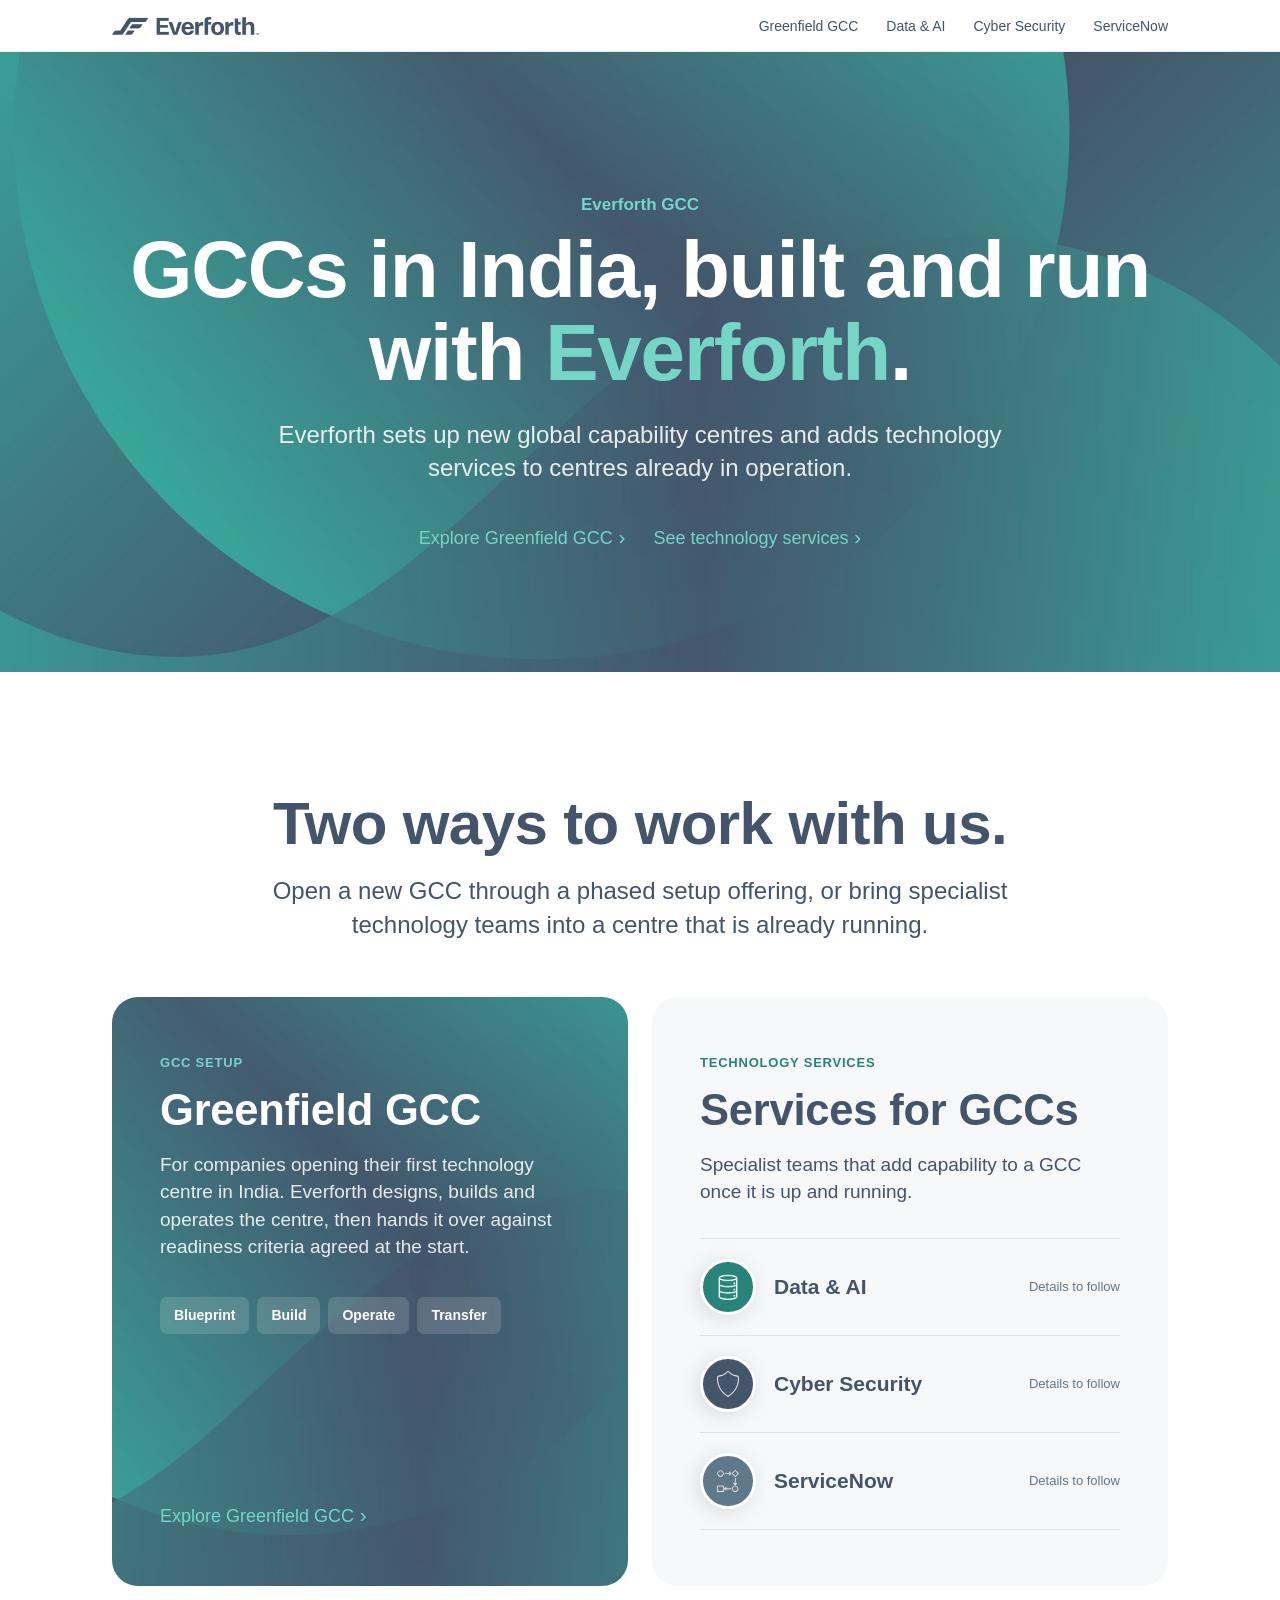
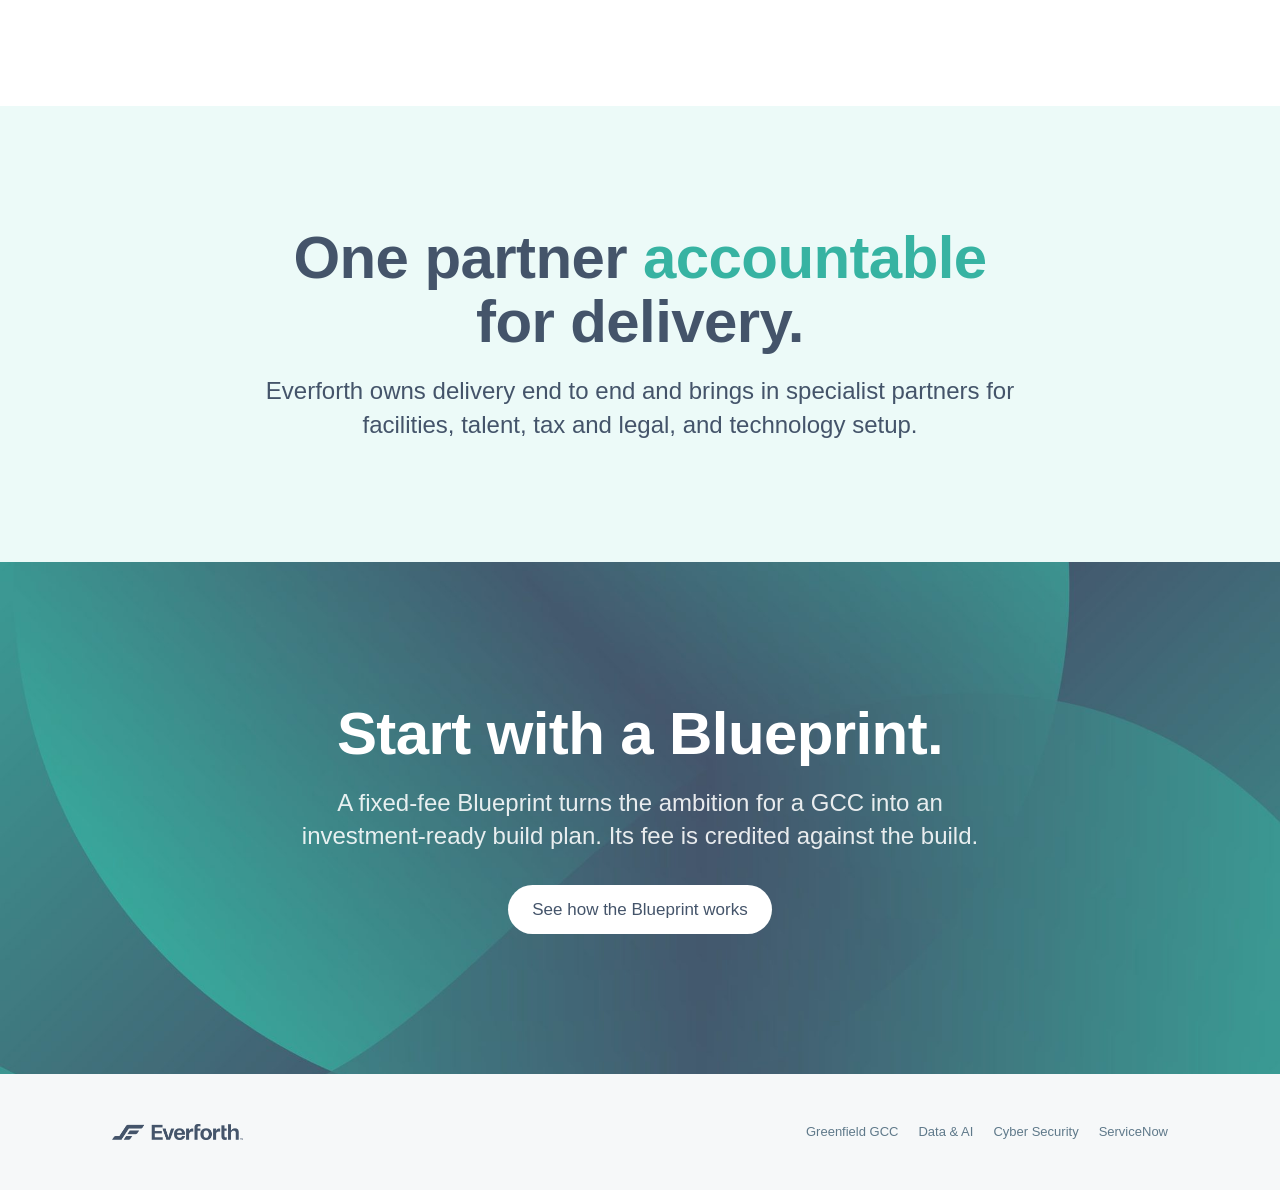
==== eforgcc/index.html @ ea855655 "Add Everforth GCC microsite under /eforgcc (unlinked, noindex) Co-Authored-By: Claude Opus 5.5 <nore" ====
<!doctype html>
<html lang="en-GB">
<head>
<meta charset="utf-8">
<meta name="viewport" content="width=device-width, initial-scale=1">
<meta name="robots" content="noindex, nofollow">
<title>Everforth GCC</title>
<meta name="description" content="Everforth sets up new global capability centres in India and adds technology services to centres already in operation.">
<link rel="stylesheet" href="assets/css/site.css">
</head>
<body>
<header class="gnav">
  <div class="wrap">
    <a class="brand" href="index.html" aria-label="Everforth GCC home"><img src="assets/everforth-logo.png" alt="Everforth"></a>
    <button class="menu-btn" aria-expanded="false" aria-label="Menu">Menu</button>
    <ul>
      <li><a href="greenfield/index.html">Greenfield GCC</a></li>
      <li><a href="data-ai/index.html">Data &amp; AI</a></li>
      <li><a href="cybersecurity/index.html">Cyber Security</a></li>
      <li><a href="servicenow/index.html">ServiceNow</a></li>
    </ul>
  </div>
</header>

<main>
<section class="hero dark grad">
  <div class="wrap">
    <p class="eyebrow reveal">Everforth GCC</p>
    <h1 class="display reveal">GCCs in India, built and run with <span class="hl">Everforth</span>.</h1>
    <p class="lead reveal">Everforth sets up new global capability centres and adds technology services to centres already in operation.</p>
    <div class="ctas reveal"><a class="more" href="greenfield/index.html">Explore Greenfield GCC</a><a class="more" href="#services">See technology services</a></div>
  </div>
</section>

<section class="band">
  <div class="wrap">
    <div class="sec-head center narrow reveal">
      <h2 class="h1">Two ways to work with us.</h2>
      <p class="lead">Open a new GCC through a phased setup offering, or bring specialist technology teams into a centre that is already running.</p>
    </div>
    <div class="split" id="services">
      <article class="panel dark grad reveal">
        <p class="tag">GCC setup</p>
        <h3 class="h2">Greenfield GCC</h3>
        <p class="body">For companies opening their first technology centre in India. Everforth designs, builds and operates the centre, then hands it over against readiness criteria agreed at the start.</p>
        <div class="phase-strip"><span>Blueprint</span><span>Build</span><span>Operate</span><span>Transfer</span></div>
        <div class="foot"><a class="more" href="greenfield/index.html">Explore Greenfield GCC</a></div>
      </article>
      <article class="panel light reveal">
        <p class="tag">Technology services</p>
        <h3 class="h2">Services for GCCs</h3>
        <p class="body">Specialist teams that add capability to a GCC once it is up and running.</p>
        <ul class="svc-list">
          <li><a href="data-ai/index.html"><span class="disc teal"><img src="assets/icons/database.svg" alt=""></span><span class="svc-name">Data &amp; AI</span><span class="svc-note">Details to follow</span></a></li>
          <li><a href="cybersecurity/index.html"><span class="disc"><img src="assets/icons/shield.svg" alt=""></span><span class="svc-name">Cyber Security</span><span class="svc-note">Details to follow</span></a></li>
          <li><a href="servicenow/index.html"><span class="disc steel"><img src="assets/icons/workflow.svg" alt=""></span><span class="svc-name">ServiceNow</span><span class="svc-note">Details to follow</span></a></li>
        </ul>
      </article>
    </div>
  </div>
</section>

<section class="band wash">
  <div class="wrap narrow center reveal">
    <h2 class="h1">One partner <span class="hl">accountable</span> for delivery.</h2>
    <p class="lead" style="margin-top:20px">Everforth owns delivery end to end and brings in specialist partners for facilities, talent, tax and legal, and technology setup.</p>
  </div>
</section>

<section class="cta dark grad">
  <div class="wrap reveal">
    <h2 class="h1">Start with a Blueprint.</h2>
    <p class="lead">A fixed-fee Blueprint turns the ambition for a GCC into an investment-ready build plan. Its fee is credited against the build.</p>
    <a class="btn" href="greenfield/index.html#blueprint">See how the Blueprint works</a>
  </div>
</section>
</main>

<footer class="foot-band">
  <div class="wrap">
    <img src="assets/everforth-logo.png" alt="Everforth">
    <nav><a href="greenfield/index.html">Greenfield GCC</a><a href="data-ai/index.html">Data &amp; AI</a><a href="cybersecurity/index.html">Cyber Security</a><a href="servicenow/index.html">ServiceNow</a></nav>
  </div>
</footer>
<script src="assets/js/site.js"></script>
</body>
</html>
---- eforgcc/assets/css/site.css ----
/* Everforth GCC — site styles. Tokens from the Everforth design system. */
:root{
  --slate:#44546a; --slate-deep:#374b66; --steel:#5f798a; --steel-brand:#7c95a5;
  --teal:#37b3a2; --teal-a:#298478; --teal-light:#75d5c7; --orange:#ee9f2d; --yellow:#f6c350;
  --steel-tint:#e5eaed; --teal-tint:#d5f2ee; --teal-wash:#ecfaf8; --grey:#a6a6a6; --ink-muted:#4d4d4d;
  --paper:#f6f8f9; --white:#fff;
  --sans:Arial,"Helvetica Neue",Helvetica,"Liberation Sans",sans-serif;
  --radius-card:26px; --radius-chip:7px; --radius-pill:11px;
  --shadow-soft:-3px 3px 20px rgba(0,0,0,.12);
  --wrap:1120px; --nav-h:52px;
}
*{box-sizing:border-box;margin:0;padding:0}
html{scroll-behavior:smooth;-webkit-text-size-adjust:100%}
body{font-family:var(--sans);color:var(--slate);background:var(--white);font-size:18px;line-height:1.5;-webkit-font-smoothing:antialiased}
img{max-width:100%;display:block}
a{color:var(--teal-a);text-decoration:none}
a:hover{text-decoration:underline}
.wrap{max-width:var(--wrap);margin:0 auto;padding:0 32px}
.narrow{max-width:820px;margin-left:auto;margin-right:auto}
.center{text-align:center}
.hl{color:var(--teal)}
.dark .hl{color:var(--teal-light)}

/* Global nav */
.gnav{position:sticky;top:0;z-index:50;height:var(--nav-h);background:rgba(255,255,255,.82);backdrop-filter:saturate(180%) blur(18px);-webkit-backdrop-filter:saturate(180%) blur(18px);border-bottom:1px solid rgba(68,84,106,.1)}
.gnav .wrap{display:flex;align-items:center;justify-content:space-between;height:100%}
.gnav .brand img{height:18px;width:auto}
.gnav ul{display:flex;gap:28px;list-style:none}
.gnav ul a{color:var(--slate);font-size:14px}
.gnav ul a[aria-current]{color:var(--teal-a);font-weight:700}
.gnav ul a:hover{color:var(--teal-a);text-decoration:none}
.menu-btn{display:none;background:none;border:0;font:inherit;font-size:14px;color:var(--slate);cursor:pointer}

/* Local nav (product page) */
.lnav{position:sticky;top:var(--nav-h);z-index:40;background:rgba(255,255,255,.88);backdrop-filter:saturate(180%) blur(18px);-webkit-backdrop-filter:saturate(180%) blur(18px);border-bottom:1px solid rgba(68,84,106,.1)}
.lnav .wrap{display:flex;align-items:center;justify-content:space-between;height:52px;gap:24px}
.lnav .title{font-weight:700;font-size:20px;white-space:nowrap}
.lnav ul{display:flex;gap:22px;list-style:none;overflow-x:auto;scrollbar-width:none}
.lnav ul::-webkit-scrollbar{display:none}
.lnav ul a{font-size:13px;color:var(--slate);white-space:nowrap;padding:4px 0;border-bottom:2px solid transparent}
.lnav ul a.on{border-color:var(--teal);font-weight:700}
.lnav ul a:hover{text-decoration:none;color:var(--teal-a)}

/* Type */
.eyebrow{font-size:17px;font-weight:700;color:var(--teal-a);margin-bottom:10px}
.dark .eyebrow{color:var(--teal-light)}
.display{font-size:clamp(40px,6.4vw,80px);line-height:1.04;font-weight:700;letter-spacing:-.015em}
.h1{font-size:clamp(34px,4.8vw,60px);line-height:1.07;font-weight:700;letter-spacing:-.01em}
.h2{font-size:clamp(28px,3.4vw,44px);line-height:1.1;font-weight:700;letter-spacing:-.005em}
.h3{font-size:22px;line-height:1.25;font-weight:700}
.lead{font-size:clamp(19px,1.9vw,24px);line-height:1.4;color:var(--slate)}
.dark .lead{color:rgba(255,255,255,.88)}
.muted{color:var(--steel)}
.micro{font-size:12px;color:var(--steel);line-height:1.4}
.dark .micro{color:rgba(255,255,255,.7)}

/* Sections */
.band{padding:120px 0}
.band.tight{padding:88px 0}
.band.paper{background:var(--paper)}
.band.wash{background:var(--teal-wash)}
.dark{color:var(--white);background:var(--slate)}
.dark .h1,.dark .h2,.dark .display,.dark .h3{color:var(--white)}
.grad{background:var(--slate) url(../bg-gradient.jpg) center/cover no-repeat}
.sec-head{margin-bottom:56px}
.sec-head .lead{margin-top:18px}

/* Hero */
.hero{padding:140px 0 120px;text-align:center}
.hero .lead{max-width:760px;margin:24px auto 0}
.hero .ctas{margin-top:36px;display:flex;gap:28px;justify-content:center;flex-wrap:wrap}
.more{font-size:18px;color:var(--teal-a);font-weight:400}
.more::after{content:" \203A";font-size:1.15em}
.dark .more{color:var(--teal-light)}
.btn{display:inline-block;background:var(--teal-a);color:#fff;border-radius:980px;padding:12px 24px;font-size:17px}
.btn:hover{background:var(--slate-deep);text-decoration:none}
.dark .btn{background:#fff;color:var(--slate)}
.dark .btn:hover{background:var(--teal-wash)}

/* Facts row */
.facts{display:grid;grid-template-columns:repeat(4,1fr);gap:24px;margin-top:72px;text-align:center}
.fact .n{font-size:clamp(36px,4vw,54px);font-weight:700;line-height:1;color:var(--white)}
.fact .n small{font-size:.5em;font-weight:700}
.fact .l{margin-top:10px;font-size:15px;color:rgba(255,255,255,.82)}

/* Split (home) */
.split{display:grid;grid-template-columns:1fr 1fr;gap:24px}
.panel{border-radius:var(--radius-card);padding:56px 48px;min-height:560px;display:flex;flex-direction:column;overflow:hidden;position:relative}
.panel.light{background:var(--paper)}
.panel .tag{font-size:13px;font-weight:700;letter-spacing:.06em;text-transform:uppercase;color:var(--teal-a);margin-bottom:14px}
.panel.dark .tag{color:var(--teal-light)}
.panel .h2{margin-bottom:16px}
.panel p.body{font-size:19px;line-height:1.45}
.panel.dark p.body{color:rgba(255,255,255,.88)}
.panel .foot{margin-top:auto;padding-top:36px}
.phase-strip{display:flex;gap:8px;margin-top:36px;flex-wrap:wrap}
.phase-strip span{font-size:14px;font-weight:700;padding:8px 14px;border-radius:var(--radius-chip);background:rgba(255,255,255,.14);color:#fff}
.svc-list{list-style:none;margin-top:32px;border-top:1px solid rgba(68,84,106,.14)}
.svc-list li{display:flex;align-items:center;gap:18px;padding:20px 0;border-bottom:1px solid rgba(68,84,106,.14)}
.svc-list li a{display:flex;align-items:center;gap:18px;flex:1;color:var(--slate)}
.svc-list li a:hover{text-decoration:none}
.svc-list li a:hover .svc-name{color:var(--teal-a)}
.svc-name{font-size:21px;font-weight:700}
.svc-note{margin-left:auto;font-size:13px;color:var(--steel)}

/* Icon disc */
.disc{flex:none;width:56px;height:56px;border-radius:50%;background:var(--slate);display:grid;place-items:center;box-shadow:var(--shadow-soft);border:3px solid #fff}
.disc img{width:30px;height:30px;filter:brightness(0) invert(1)}
.disc.teal{background:var(--teal-a)}
.disc.steel{background:var(--steel)}
.disc.orange{background:var(--orange)}
.disc.lg{width:84px;height:84px}
.disc.lg img{width:46px;height:46px}

/* Cards grid */
.grid{display:grid;gap:24px}
.g2{grid-template-columns:repeat(2,1fr)}
.g3{grid-template-columns:repeat(3,1fr)}
.g4{grid-template-columns:repeat(4,1fr)}
.card{background:#fff;border-radius:var(--radius-card);padding:36px 32px}
.paper .card,.wash .card{background:#fff}
.card.tint{background:var(--paper)}
.card .h3{margin:18px 0 10px}
.card p{font-size:17px;line-height:1.5}
.card .num{font-size:15px;font-weight:700;color:var(--teal-a)}

/* Stats */
.stat .n{font-size:clamp(44px,5vw,64px);font-weight:700;line-height:1;color:var(--teal-a)}
.stat .l{margin-top:12px;font-size:17px;line-height:1.4}
.stats{display:grid;grid-template-columns:repeat(4,1fr);gap:40px}
.source{margin-top:48px}

/* Compare */
.compare{display:grid;grid-template-columns:1fr 1fr;gap:24px}
.model{border-radius:var(--radius-card);padding:44px 40px;background:#fff;border:1px solid rgba(68,84,106,.14)}
.model.lead-model{border:2px solid var(--teal)}
.model .badge{display:inline-block;font-size:12px;font-weight:700;letter-spacing:.05em;text-transform:uppercase;padding:6px 12px;border-radius:var(--radius-chip);background:var(--teal-tint);color:var(--slate)}
.model .h2{margin:18px 0 6px;font-size:clamp(26px,2.6vw,34px)}
.model .for{color:var(--steel);font-size:17px}
.model dl{margin-top:28px}
.model dt{font-size:13px;font-weight:700;letter-spacing:.05em;text-transform:uppercase;color:var(--steel);margin-top:22px}
.model dd{font-size:18px;margin-top:6px;line-height:1.45}

/* Phases (sticky rail) */
.phases{display:grid;grid-template-columns:300px 1fr;gap:64px;align-items:start}
.rail{position:sticky;top:calc(var(--nav-h) + 52px + 48px)}
.rail ol{list-style:none}
.rail li{display:flex;align-items:center;gap:16px;padding:14px 0;color:var(--grey);font-weight:700;font-size:22px;transition:color .3s}
.rail li .dot{width:14px;height:14px;border-radius:50%;background:var(--steel-tint);transition:background .3s,transform .3s}
.rail li.on{color:var(--slate)}
.rail li.on .dot{background:var(--teal);transform:scale(1.25)}
.rail .rail-note{margin-top:28px;font-size:15px;color:var(--steel);line-height:1.5}
.phase{padding:0 0 120px}
.phase:last-child{padding-bottom:0}
.phase .when{font-size:15px;font-weight:700;color:var(--teal-a);margin-bottom:8px}
.phase .h2{margin-bottom:14px}
.phase .lead{margin-bottom:32px}
.work{display:grid;grid-template-columns:repeat(2,1fr);gap:14px}
.work div{background:var(--paper);border-radius:16px;padding:20px 22px;font-size:16px;line-height:1.45}
.work div b{display:block;font-size:17px;margin-bottom:4px}
.gate{margin-top:20px;display:flex;align-items:center;gap:14px;background:var(--slate);color:#fff;border-radius:var(--radius-pill);padding:14px 20px;font-size:16px}
.gate .k{font-size:12px;font-weight:700;letter-spacing:.06em;text-transform:uppercase;color:var(--teal-light);white-space:nowrap}
.steps{display:flex;gap:10px;margin:8px 0 28px;flex-wrap:wrap}
.steps span{flex:1;min-width:150px;padding:14px 16px;border-radius:var(--radius-chip);color:#fff;font-size:15px;font-weight:700;line-height:1.3}
.steps span small{display:block;font-weight:400;font-size:13px;margin-top:4px;opacity:.92}
.s1{background:var(--orange)}.s2{background:var(--steel)}.s3{background:var(--teal-a)}.s4{background:var(--slate)}

/* Outputs table */
.outputs{width:100%;border-collapse:collapse;background:#fff;border-radius:var(--radius-card);overflow:hidden}
.outputs th{background:var(--slate);color:#fff;text-align:left;font-size:14px;letter-spacing:.03em;padding:16px 20px}
.outputs td{padding:20px;border-bottom:1px solid var(--steel-tint);font-size:16px;line-height:1.45;vertical-align:top}
.outputs td:first-child{font-weight:700;font-size:17px;width:22%}
.outputs td:last-child{width:24%;color:var(--teal-a);font-weight:700}
.outputs tr:last-child td{border-bottom:0}
.outputs ul{list-style:none}
.outputs li{padding-left:14px;position:relative}
.outputs li::before{content:"";position:absolute;left:0;top:.62em;width:5px;height:5px;border-radius:50%;background:var(--teal)}

/* Partner model */
.pm{display:grid;grid-template-columns:1fr 1fr;gap:24px;align-items:stretch}
.pm .card{display:flex;flex-direction:column}
.pm ul{list-style:none;margin-top:18px}
.pm li{padding:14px 0;border-top:1px solid var(--steel-tint);font-size:17px;line-height:1.45}
.pm li b{display:block}

/* CTA */
.cta{padding:140px 0;text-align:center}
.cta .lead{max-width:680px;margin:20px auto 32px}

/* Coming soon */
.soon{padding:160px 0 140px;text-align:center}
.soon .disc{margin:0 auto 28px}
.pill{display:inline-block;margin-top:28px;font-size:14px;font-weight:700;padding:8px 16px;border-radius:980px;background:var(--steel-tint);color:var(--slate)}

/* Footer */
.foot-band{background:var(--paper);padding:48px 0;font-size:13px;color:var(--steel)}
.foot-band .wrap{display:flex;justify-content:space-between;align-items:center;gap:24px;flex-wrap:wrap}
.foot-band img{height:16px;width:auto}
.foot-band nav a{color:var(--steel);margin-left:20px}

/* Reveal */
.reveal{opacity:0;transform:translateY(28px);transition:opacity .8s ease,transform .8s ease}
.reveal.in{opacity:1;transform:none}
@media (prefers-reduced-motion:reduce){.reveal{opacity:1;transform:none;transition:none}html{scroll-behavior:auto}}

/* Responsive */
@media (max-width:980px){
  .g4,.stats,.facts{grid-template-columns:repeat(2,1fr)}
  .g3{grid-template-columns:1fr 1fr}
  .phases{grid-template-columns:1fr}
  .rail{display:none}
}
@media (max-width:760px){
  body{font-size:17px}
  .wrap{padding:0 22px}
  .band{padding:84px 0}
  .split,.compare,.pm,.g2,.g3,.work{grid-template-columns:1fr}
  .panel{min-height:0;padding:40px 28px}
  .gnav ul{display:none;position:absolute;top:var(--nav-h);left:0;right:0;flex-direction:column;gap:0;background:#fff;padding:8px 22px 16px;border-bottom:1px solid var(--steel-tint)}
  .gnav ul.open{display:flex}
  .gnav ul a{display:block;padding:12px 0;font-size:16px}
  .menu-btn{display:block}
  .lnav .title{font-size:17px}
  .outputs,.outputs tbody,.outputs tr,.outputs td{display:block;width:100%!important}
  .outputs thead{display:none}
  .outputs tr{border-bottom:1px solid var(--steel-tint);padding:8px 0}
  .outputs td{border:0;padding:8px 20px}
}
@media print{.gnav,.lnav{position:static}.reveal{opacity:1;transform:none}}
.work.w3{grid-template-columns:repeat(3,1fr)}
.work div .d{display:block;margin-top:8px;font-size:14px;color:var(--teal-a);font-weight:700}
@media (max-width:760px){.work.w3{grid-template-columns:1fr}}
.paper .work div{background:#fff}
@media (max-width:760px){.g4{grid-template-columns:1fr}.lnav .title{display:none}.lnav .wrap{justify-content:flex-start}}
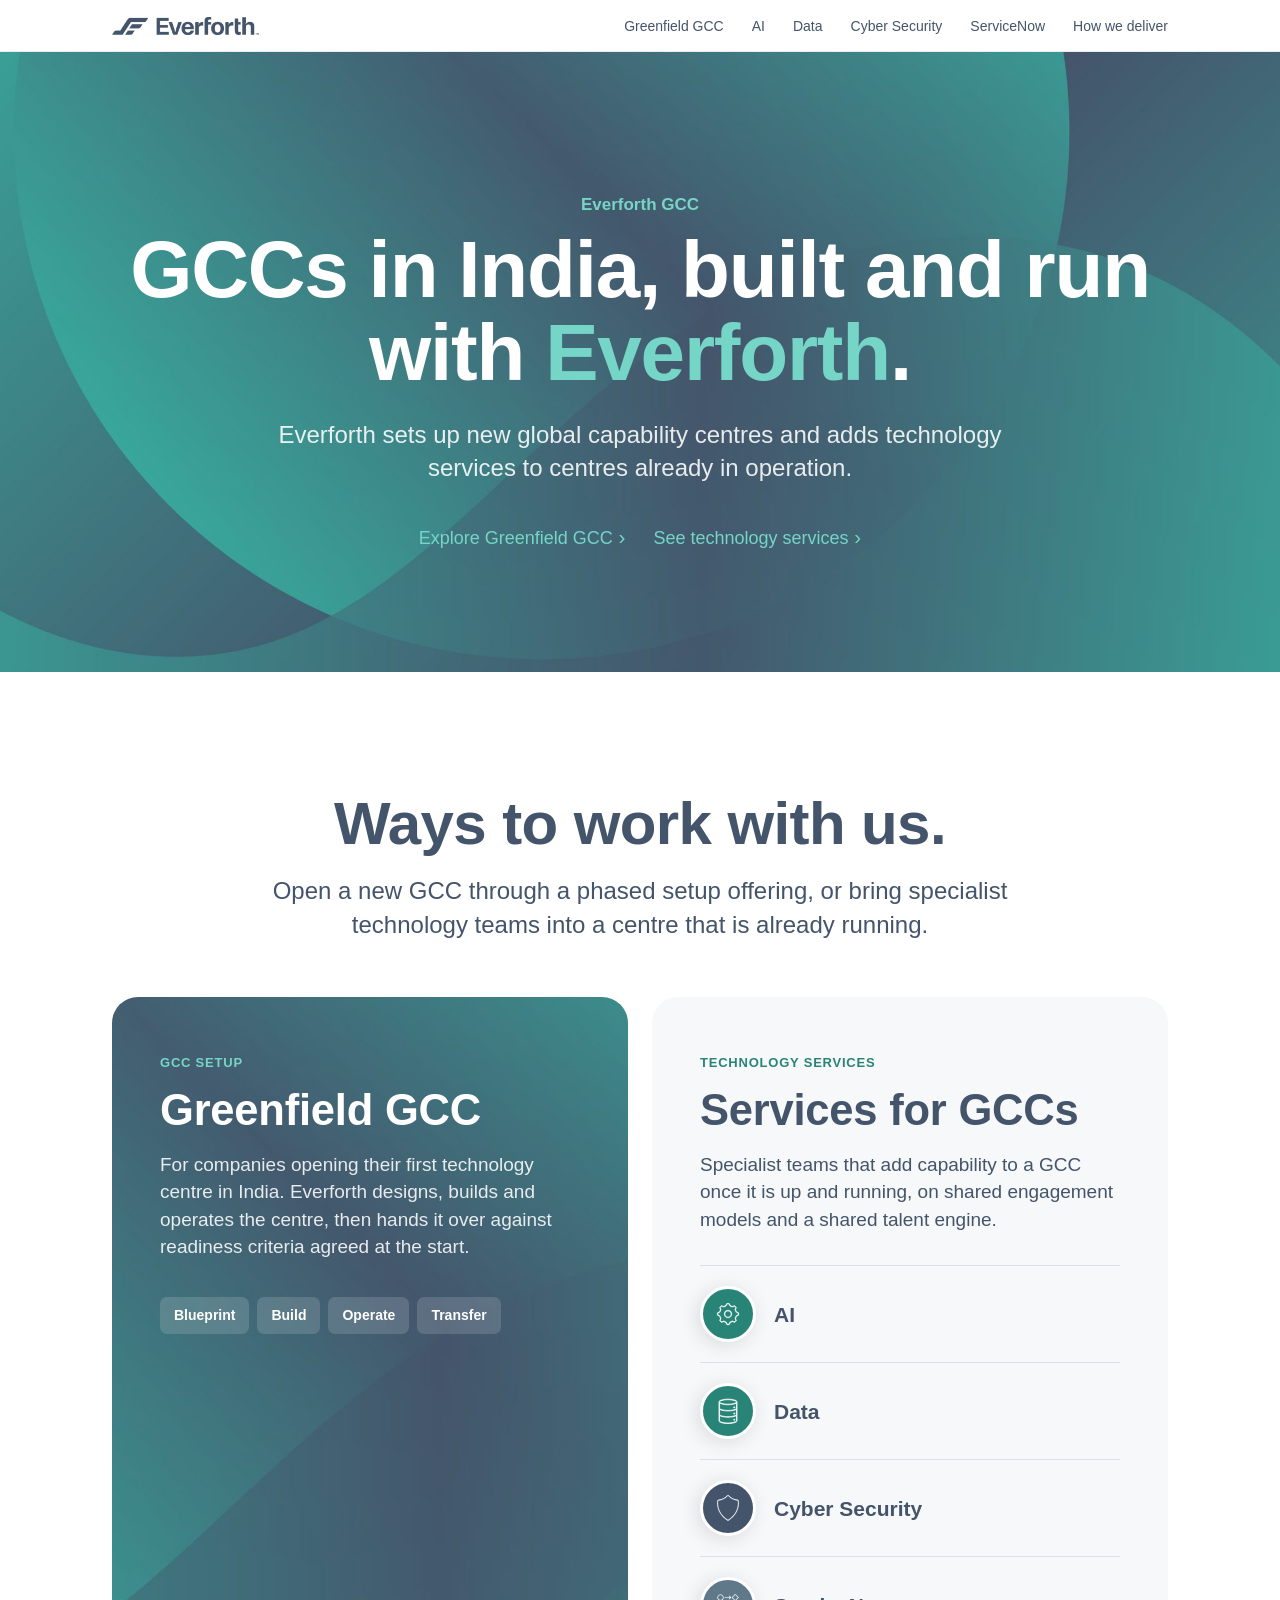
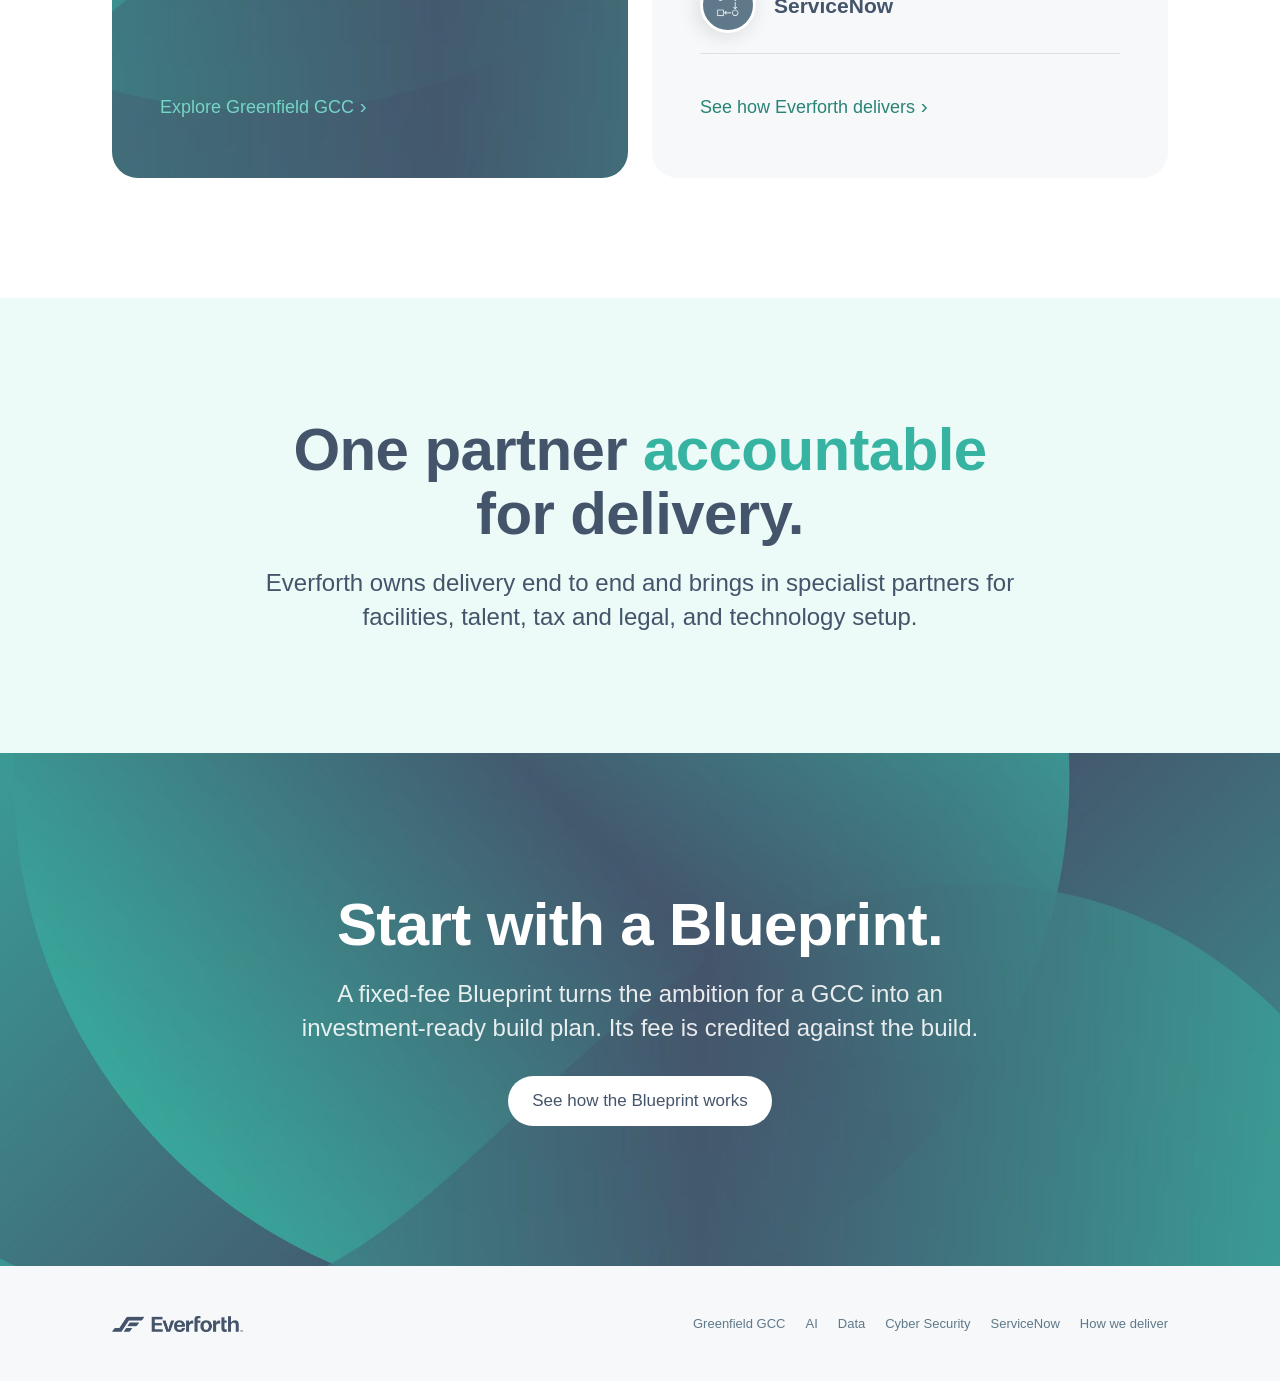
==== commit 01938441: "eforgcc: AI, Data, Cyber Security and ServiceNow pages with module tabs; How we deliver page Co-Auth" ====
--- a/eforgcc/index.html
+++ b/eforgcc/index.html
@@ -15,9 +15,11 @@
     <button class="menu-btn" aria-expanded="false" aria-label="Menu">Menu</button>
     <ul>
       <li><a href="greenfield/index.html">Greenfield GCC</a></li>
-      <li><a href="data-ai/index.html">Data &amp; AI</a></li>
+      <li><a href="ai/index.html">AI</a></li>
+      <li><a href="data/index.html">Data</a></li>
       <li><a href="cybersecurity/index.html">Cyber Security</a></li>
       <li><a href="servicenow/index.html">ServiceNow</a></li>
+      <li><a href="delivery/index.html">How we deliver</a></li>
     </ul>
   </div>
 </header>
@@ -35,7 +37,7 @@
 <section class="band">
   <div class="wrap">
     <div class="sec-head center narrow reveal">
-      <h2 class="h1">Two ways to work with us.</h2>
+      <h2 class="h1">Ways to work with us.</h2>
       <p class="lead">Open a new GCC through a phased setup offering, or bring specialist technology teams into a centre that is already running.</p>
     </div>
     <div class="split" id="services">
@@ -49,12 +51,14 @@
       <article class="panel light reveal">
         <p class="tag">Technology services</p>
         <h3 class="h2">Services for GCCs</h3>
-        <p class="body">Specialist teams that add capability to a GCC once it is up and running.</p>
+        <p class="body">Specialist teams that add capability to a GCC once it is up and running, on shared engagement models and a shared talent engine.</p>
         <ul class="svc-list">
-          <li><a href="data-ai/index.html"><span class="disc teal"><img src="assets/icons/database.svg" alt=""></span><span class="svc-name">Data &amp; AI</span><span class="svc-note">Details to follow</span></a></li>
-          <li><a href="cybersecurity/index.html"><span class="disc"><img src="assets/icons/shield.svg" alt=""></span><span class="svc-name">Cyber Security</span><span class="svc-note">Details to follow</span></a></li>
-          <li><a href="servicenow/index.html"><span class="disc steel"><img src="assets/icons/workflow.svg" alt=""></span><span class="svc-name">ServiceNow</span><span class="svc-note">Details to follow</span></a></li>
+          <li><a href="ai/index.html"><span class="disc teal"><img src="assets/icons/gear.svg" alt=""></span><span class="svc-name">AI</span></a></li>
+          <li><a href="data/index.html"><span class="disc teal"><img src="assets/icons/database.svg" alt=""></span><span class="svc-name">Data</span></a></li>
+          <li><a href="cybersecurity/index.html"><span class="disc"><img src="assets/icons/shield.svg" alt=""></span><span class="svc-name">Cyber Security</span></a></li>
+          <li><a href="servicenow/index.html"><span class="disc steel"><img src="assets/icons/workflow.svg" alt=""></span><span class="svc-name">ServiceNow</span></a></li>
         </ul>
+        <div class="foot"><a class="more" href="delivery/index.html">See how Everforth delivers</a></div>
       </article>
     </div>
   </div>
@@ -79,7 +83,7 @@
 <footer class="foot-band">
   <div class="wrap">
     <img src="assets/everforth-logo.png" alt="Everforth">
-    <nav><a href="greenfield/index.html">Greenfield GCC</a><a href="data-ai/index.html">Data &amp; AI</a><a href="cybersecurity/index.html">Cyber Security</a><a href="servicenow/index.html">ServiceNow</a></nav>
+    <nav><a href="greenfield/index.html">Greenfield GCC</a><a href="ai/index.html">AI</a><a href="data/index.html">Data</a><a href="cybersecurity/index.html">Cyber Security</a><a href="servicenow/index.html">ServiceNow</a><a href="delivery/index.html">How we deliver</a></nav>
   </div>
 </footer>
 <script src="assets/js/site.js"></script>
--- a/eforgcc/assets/css/site.css
+++ b/eforgcc/assets/css/site.css
@@ -232,3 +232,69 @@
 @media (max-width:760px){.work.w3{grid-template-columns:1fr}}
 .paper .work div{background:#fff}
 @media (max-width:760px){.g4{grid-template-columns:1fr}.lnav .title{display:none}.lnav .wrap{justify-content:flex-start}}
+
+/* ---- Offering pages: module chevron tabs ---- */
+.tabbar{position:sticky;top:var(--nav-h);z-index:40;background:rgba(255,255,255,.92);backdrop-filter:saturate(180%) blur(18px);-webkit-backdrop-filter:saturate(180%) blur(18px);border-bottom:1px solid rgba(68,84,106,.1);padding:14px 0}
+.chevs{display:flex;gap:4px;overflow-x:auto;scrollbar-width:none}
+.chevs::-webkit-scrollbar{display:none}
+.chev{flex:1 0 auto;min-width:150px;border:0;cursor:pointer;font:inherit;font-size:14px;font-weight:700;text-align:left;padding:12px 18px 12px 28px;background:var(--steel-tint);color:var(--slate);clip-path:polygon(0 0,calc(100% - 14px) 0,100% 50%,calc(100% - 14px) 100%,0 100%,14px 50%);transition:background .25s,color .25s}
+.chev:first-child{clip-path:polygon(0 0,calc(100% - 14px) 0,100% 50%,calc(100% - 14px) 100%,0 100%);padding-left:18px}
+.chev .ltr{display:block;font-size:11px;letter-spacing:.08em;opacity:.75;margin-bottom:2px}
+.chev:hover{background:var(--teal-tint)}
+.chev[aria-selected="true"]{background:var(--teal-a);color:#fff}
+.panelwrap{padding:72px 0 120px}
+.tabpanel[hidden]{display:none}
+.tabpanel .h2{margin-bottom:14px}
+.tabpanel .lead{margin-bottom:40px;max-width:860px}
+.block{margin-top:64px}
+.block .h3{margin-bottom:18px}
+.next-tab{margin-top:56px;padding-top:28px;border-top:1px solid var(--steel-tint);display:flex;justify-content:flex-end}
+.next-tab button{background:none;border:0;font:inherit;font-size:18px;color:var(--teal-a);cursor:pointer}
+.next-tab button::after{content:" \203A";font-size:1.15em}
+
+/* Hero facts for offering pages */
+.ofacts{display:grid;grid-template-columns:1fr 1fr;gap:24px;margin:56px auto 0;max-width:900px;text-align:left}
+.ofacts div{background:rgba(255,255,255,.1);border-radius:16px;padding:22px 24px}
+.ofacts b{display:block;font-size:13px;letter-spacing:.06em;text-transform:uppercase;color:var(--teal-light);margin-bottom:8px}
+.ofacts p{font-size:17px;line-height:1.45;color:rgba(255,255,255,.92)}
+
+/* Data table */
+.dtable{width:100%;border-collapse:collapse;background:#fff;border-radius:18px;overflow:hidden;font-size:16px}
+.dtable th{background:var(--slate);color:#fff;text-align:left;font-size:13px;letter-spacing:.03em;padding:14px 18px}
+.dtable td{padding:16px 18px;border-bottom:1px solid var(--steel-tint);vertical-align:top;line-height:1.45}
+.dtable tr:last-child td{border-bottom:0}
+.dtable td.k{font-weight:700;width:20%}
+.dtable td.r{font-weight:700;color:var(--teal-a);white-space:nowrap}
+.dtable .grp td{background:var(--teal-wash);font-weight:700;font-size:14px;letter-spacing:.03em}
+.paper .dtable{box-shadow:none}
+.tint-bg{background:var(--paper);border-radius:var(--radius-card);padding:40px}
+
+/* Lists inside cards */
+.ticks{list-style:none;margin-top:10px}
+.ticks li{position:relative;padding:7px 0 7px 18px;font-size:16px;line-height:1.45;border-top:1px solid var(--steel-tint)}
+.ticks li:first-child{border-top:0}
+.ticks li::before{content:"";position:absolute;left:0;top:1.05em;width:6px;height:6px;border-radius:50%;background:var(--teal)}
+.card .out{margin-top:16px;padding-top:14px;border-top:2px solid var(--teal);font-size:15px}
+.card .out b{display:block;font-size:12px;letter-spacing:.06em;text-transform:uppercase;color:var(--teal-a);margin-bottom:4px}
+.card.hdr{padding:0;overflow:hidden}
+.card.hdr .hd{padding:18px 24px;color:#fff;font-weight:700;font-size:18px}
+.card.hdr .bd{padding:18px 24px 24px}
+.hd.c1{background:var(--teal-a)}.hd.c2{background:var(--slate)}.hd.c3{background:var(--steel)}.hd.c4{background:var(--orange)}.hd.c5{background:var(--slate-deep)}
+.pot{display:inline-block;margin-top:12px;font-size:13px;font-weight:700;padding:5px 10px;border-radius:var(--radius-chip)}
+.pot.hi{background:var(--teal-tint);color:var(--slate)}.pot.md{background:#fdf0dc;color:var(--slate)}.pot.lo{background:var(--steel-tint);color:var(--slate)}
+.stats.s3{grid-template-columns:repeat(3,1fr)}
+.callout{margin-top:24px;background:var(--teal-wash);border-left:4px solid var(--teal);padding:18px 22px;border-radius:0 12px 12px 0;font-size:17px}
+.wave{display:grid;grid-template-columns:90px repeat(8,1fr);gap:6px;align-items:center;font-size:13px}
+.wave .lbl{font-weight:700}
+.wave .bar{grid-column:span 5;display:flex;gap:4px}
+.wave .bar span{flex:1;background:var(--teal-a);color:#fff;padding:8px 6px;font-weight:700;font-size:12px;text-align:center}
+.wave .bar span:nth-child(5){background:var(--slate)}
+.spectrum{position:relative;margin-bottom:22px;height:34px;background:linear-gradient(90deg,var(--steel-tint),var(--teal-a));clip-path:polygon(0 0,calc(100% - 22px) 0,100% 50%,calc(100% - 22px) 100%,0 100%);display:flex;align-items:center;padding:0 20px;font-size:14px;font-weight:700;color:var(--slate)}
+@media (max-width:980px){.ofacts{grid-template-columns:1fr}.stats.s3{grid-template-columns:1fr 1fr}}
+@media (max-width:760px){.dtable,.dtable tbody,.dtable tr,.dtable td{display:block;width:100%!important}.dtable thead{display:none}.dtable tr{border-bottom:1px solid var(--steel-tint);padding:8px 0}.dtable td{border:0;padding:6px 18px}.tint-bg{padding:24px}.wave{grid-template-columns:60px repeat(8,1fr)}.wave .bar span{font-size:0;padding:8px 0}.stats.s3{grid-template-columns:1fr}}
+
+.tabpanel .h1{margin-bottom:18px}
+.tabpanel .h1+.grid,.tabpanel .h1+.dtable,.tabpanel .h1+.stats,.tabpanel .h1+.spectrum{margin-top:40px}
+.tabpanel{scroll-margin-top:150px}
+section[id]{scroll-margin-top:104px}
+.source+.block,.callout+.block{margin-top:64px}
